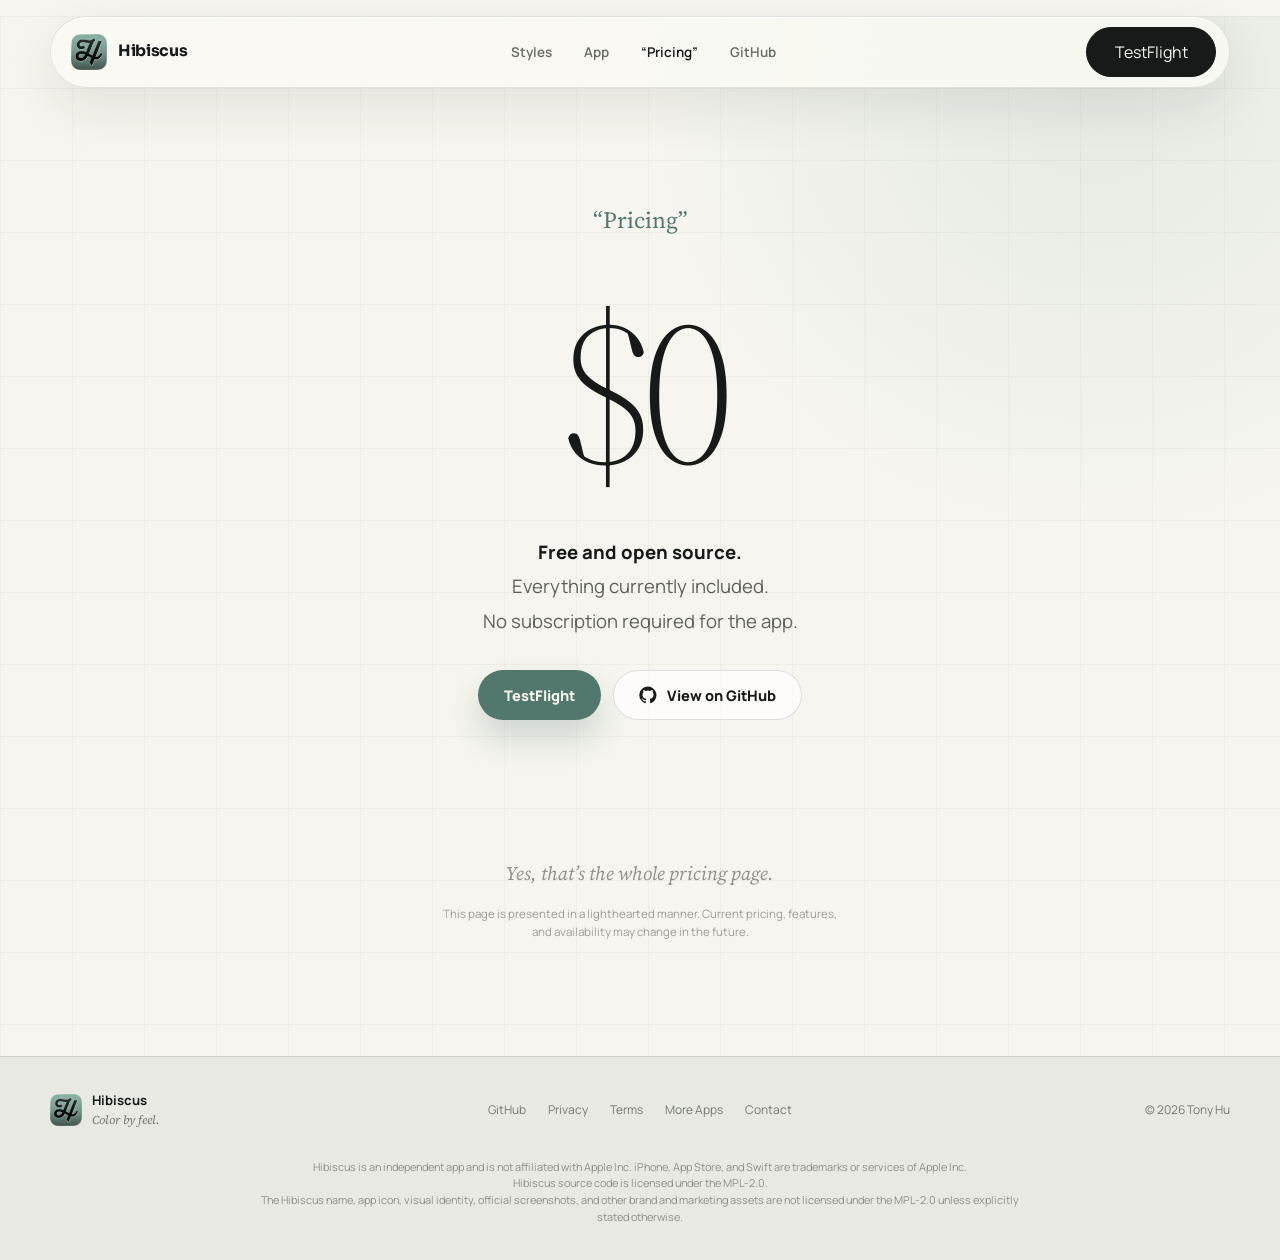
==== Website/pricing/index.html @ 82809b10 "Add Hibiscus marketing website and legal pages" ====
<!doctype html>
<html lang="en">
<head>
  <meta charset="utf-8">
  <meta name="viewport" content="width=device-width, initial-scale=1">
  <meta name="theme-color" content="#0b0d0c">
  <meta name="description" content="Hibiscus currently costs $0. The iPhone camera and color app is free and open source.">
  <meta property="og:type" content="website">
  <meta property="og:title" content="“Pricing” — Hibiscus">
  <meta property="og:description" content="Hibiscus currently costs $0. Free and open source.">
  <link rel="icon" type="image/png" href="../assets/hibiscus-icon.png">
  <link rel="apple-touch-icon" href="../assets/hibiscus-icon.png">
  <link rel="preconnect" href="https://fonts.googleapis.com">
  <link rel="preconnect" href="https://fonts.gstatic.com" crossorigin>
  <link href="https://fonts.googleapis.com/css2?family=Manrope:wght@400;500;600;700;800&amp;family=Sora:wght@500;600;700;800&amp;family=Source+Serif+4:ital,opsz,wght@0,8..60,300;0,8..60,400;1,8..60,300;1,8..60,400&amp;display=swap" rel="stylesheet">
  <link rel="stylesheet" href="../styles.css?v=20260830-17">
  <title>“Pricing” — Hibiscus</title>
</head>
<body class="legal-body pricing-body">
  <a class="skip-link" href="#main">Skip to content</a>
  <header class="site-header">
    <a class="brand" href="../" aria-label="Hibiscus home">
      <img src="../assets/hibiscus-icon.png" width="36" height="36" alt="">
      <span>Hibiscus</span>
    </a>
    <nav class="site-nav" aria-label="Main navigation">
      <a href="../#choices">Styles</a>
      <a href="../#screenshots">App</a>
      <a href="./" aria-current="page">“Pricing”</a>
      <a href="https://github.com/T-1234567890/hibiscus-app">GitHub</a>
    </nav>
    <a class="nav-download launch-cta" data-download-link data-download-fallback="../#screenshots" href="https://testflight.apple.com/join/PLACEHOLDER"><span class="cta-default" data-download-label>TestFlight</span><span class="cta-hover" data-download-hover-label>Join Beta</span></a>
  </header>

  <main id="main" class="pricing-page">
    <section class="pricing-content" aria-labelledby="pricing-title">
      <h1 id="pricing-title">“Pricing”</h1>
      <p class="pricing-price" aria-label="Zero dollars">$0</p>
      <div class="pricing-summary">
        <p>Free and open source.</p>
        <p>Everything currently included.</p>
        <p>No subscription required for the app.</p>
      </div>
      <div class="hero-actions pricing-actions">
        <a class="button button-primary launch-cta" data-download-link data-download-fallback="../#screenshots" href="https://testflight.apple.com/join/PLACEHOLDER">
          <span class="cta-default" data-download-label>TestFlight</span>
          <span class="cta-hover" data-download-hover-label>Join Beta</span>
        </a>
        <a class="button button-secondary" href="https://github.com/T-1234567890/hibiscus-app">
          <svg class="github-mark" viewBox="0 0 24 24" aria-hidden="true"><path fill="currentColor" d="M12 .7a11.5 11.5 0 0 0-3.64 22.41c.58.1.79-.25.79-.56v-2.23c-3.22.7-3.9-1.37-3.9-1.37-.53-1.34-1.29-1.7-1.29-1.7-1.05-.72.08-.7.08-.7 1.17.08 1.78 1.2 1.78 1.2 1.04 1.78 2.72 1.27 3.38.97.1-.75.4-1.27.74-1.56-2.57-.29-5.27-1.28-5.27-5.68 0-1.26.45-2.28 1.19-3.09-.12-.29-.52-1.47.11-3.05 0 0 .97-.31 3.16 1.18a10.97 10.97 0 0 1 5.76 0c2.2-1.49 3.16-1.18 3.16-1.18.63 1.58.23 2.76.11 3.05.74.81 1.19 1.83 1.19 3.09 0 4.41-2.71 5.38-5.29 5.67.42.36.78 1.06.78 2.14v3.18c0 .31.21.67.8.56A11.5 11.5 0 0 0 12 .7Z"></path></svg>
          View on GitHub
        </a>
      </div>
      <p class="pricing-aside">Yes, that’s the whole pricing page.</p>
      <p class="pricing-disclaimer">This page is presented in a lighthearted manner. Current pricing, features, and availability may change in the future.</p>
    </section>
  </main>

  <footer class="site-footer">
    <div class="footer-brand">
      <img src="../assets/hibiscus-icon.png" width="32" height="32" alt="">
      <div><strong>Hibiscus</strong><span>Color by feel.</span></div>
    </div>
    <nav aria-label="Footer navigation">
      <a href="https://github.com/T-1234567890/hibiscus-app">GitHub</a>
      <a href="../privacy/">Privacy</a>
      <a href="../terms/">Terms</a>
      <a href="https://1234567890.dev/projects/">More Apps</a>
      <a href="mailto:support@orchestrana.app" data-contact-trigger>Contact</a>
    </nav>
    <p class="copyright">© 2026 Tony Hu</p>
    <p class="footer-disclaimer">Hibiscus is an independent app and is not affiliated with Apple Inc. iPhone, App Store, and Swift are trademarks or services of Apple Inc.<br>Hibiscus source code is licensed under the MPL-2.0.<br>The Hibiscus name, app icon, visual identity, official screenshots, and other brand and marketing assets are not licensed under the MPL-2.0 unless explicitly stated otherwise.</p>
  </footer>
  <script src="../site-config.js?v=20260830-9"></script>
  <script src="../main.js?v=20260830-10"></script>
  <script src="../contact.js?v=20260830-5"></script>
</body>
</html>
---- Website/styles.css ----
:root {
  color-scheme: light;
  --bg: #f6f5ef;
  --bg-elevated: #e9ece5;
  --bg-soft: #e1e5de;
  --ink: #171a18;
  --ink-muted: #676d69;
  --mint: #8aafa3;
  --mint-deep: #52776d;
  --warm: #eeece5;
  --warm-ink: #171a18;
  --line: rgba(23, 26, 24, 0.12);
  --line-dark: rgba(11, 13, 12, 0.15);
  --section: min(1180px, calc(100% - 48px));
  --ease-out-quint: cubic-bezier(0.22, 1, 0.36, 1);
  --font-sans: "Manrope", ui-sans-serif, system-ui, -apple-system, BlinkMacSystemFont, "Segoe UI", sans-serif;
  --font-display: "Sora", "Manrope", ui-sans-serif, system-ui, sans-serif;
  --font-serif: "Source Serif 4", Georgia, "Times New Roman", serif;
}

* {
  box-sizing: border-box;
}

html {
  scroll-behavior: smooth;
  background: var(--bg);
}

body {
  margin: 0;
  overflow-x: hidden;
  background: var(--bg);
  color: var(--ink);
  font-family: var(--font-sans);
  font-size: 16px;
  line-height: 1.5;
  -webkit-font-smoothing: antialiased;
  text-rendering: optimizeLegibility;
}

img {
  display: block;
  max-width: 100%;
}

a {
  color: inherit;
  text-decoration: none;
}

button,
input {
  font: inherit;
}

button,
a {
  -webkit-tap-highlight-color: transparent;
}

:focus-visible {
  outline: 2px solid var(--mint);
  outline-offset: 4px;
}

.skip-link {
  position: fixed;
  top: 12px;
  left: 12px;
  z-index: 100;
  padding: 10px 14px;
  border-radius: 12px;
  background: var(--ink);
  color: var(--bg);
  transform: translateY(-160%);
  transition: transform 180ms ease;
}

.skip-link:focus {
  transform: translateY(0);
}

.section-shell {
  width: var(--section);
  margin-inline: auto;
}

.site-header {
  position: sticky;
  top: 16px;
  z-index: 50;
  display: grid;
  grid-template-columns: minmax(0, 1fr) auto minmax(0, 1fr);
  align-items: center;
  width: min(1180px, calc(100% - 48px));
  min-height: 72px;
  margin: 16px auto 0;
  padding: 10px 13px 10px 20px;
  border: 1px solid rgba(23, 26, 24, 0.1);
  border-radius: 999px;
  background: rgba(250, 250, 245, 0.82);
  box-shadow: 0 18px 52px rgba(34, 40, 36, 0.09), inset 0 1px 0 rgba(255, 255, 255, 0.85);
  backdrop-filter: blur(24px) saturate(125%);
  -webkit-backdrop-filter: blur(24px) saturate(125%);
  animation: header-arrive 620ms var(--ease-out-quint) both;
}

.brand {
  display: inline-flex;
  justify-self: start;
  align-items: center;
  gap: 11px;
  font-size: 0.98rem;
  font-family: var(--font-display);
  font-weight: 710;
  letter-spacing: -0.02em;
}

.brand img {
  width: 36px;
  height: 36px;
}

.site-nav {
  display: flex;
  align-items: center;
  justify-self: center;
  gap: clamp(16px, 2.5vw, 32px);
  color: rgba(23, 26, 24, 0.64);
  font-size: 0.84rem;
  font-weight: 620;
}

.site-nav a {
  transition: color 160ms ease;
}

.site-nav a:hover {
  color: var(--ink);
}

.site-nav a[aria-current="page"] {
  color: var(--ink);
}

.site-header > .nav-download {
  min-width: 130px;
  justify-self: end;
  padding: 12px 18px;
  border: 1px solid #171a18;
  border-radius: 999px;
  background: #171a18;
  color: #f7f7f2;
  text-align: center;
}

.site-header > .nav-download:hover {
  border-color: #2a2e2c;
  background: #2a2e2c;
  color: #f7f7f2;
}

.hero {
  position: relative;
  display: grid;
  min-height: calc(100svh - 88px);
  place-items: center;
  padding-block: clamp(74px, 9vw, 116px) 18px;
  isolation: isolate;
}

.hero::before {
  content: "";
  position: absolute;
  top: -120px;
  bottom: 0;
  left: 50%;
  z-index: -1;
  width: 100vw;
  transform: translateX(-50%);
  background:
    linear-gradient(rgba(23, 26, 24, 0.055) 1px, transparent 1px),
    linear-gradient(90deg, rgba(23, 26, 24, 0.055) 1px, transparent 1px),
    radial-gradient(circle at 50% 44%, rgba(255, 255, 255, 0.96), rgba(246, 245, 239, 0.72) 56%, rgba(246, 245, 239, 0.98));
  background-size: 72px 72px, 72px 72px, auto;
  mask-image: linear-gradient(180deg, black 0%, black 82%, transparent 100%);
  -webkit-mask-image: linear-gradient(180deg, black 0%, black 82%, transparent 100%);
}

.hero-copy {
  display: flex;
  width: min(820px, 100%);
  flex-direction: column;
  align-items: center;
  text-align: center;
  transform: translateY(-26px);
}

.hero-app-icon {
  width: clamp(96px, 10vw, 132px);
  height: auto;
  margin-bottom: clamp(24px, 3vw, 36px);
  filter: drop-shadow(0 22px 32px rgba(58, 79, 72, 0.2));
  animation: icon-arrive 900ms var(--ease-out-quint) both;
}

.eyebrow,
.section-kicker {
  margin: 0 0 18px;
  color: var(--mint-deep);
  font-size: 0.72rem;
  font-weight: 720;
  letter-spacing: 0.14em;
  text-transform: uppercase;
}

.hero h1 {
  margin: 0;
  font-family: var(--font-display);
  font-size: clamp(4rem, 8vw, 7rem);
  font-weight: 600;
  letter-spacing: -0.055em;
  line-height: 0.9;
  animation: hero-detail-arrive 700ms 90ms var(--ease-out-quint) both;
}

.hero-tagline {
  margin: 28px 0 14px;
  color: #4d978e;
  font-family: var(--font-serif);
  font-size: clamp(1.65rem, 3.2vw, 2.7rem);
  font-style: italic;
  letter-spacing: -0.035em;
  animation: hero-detail-arrive 700ms 160ms var(--ease-out-quint) both;
}

.hero-description {
  max-width: 520px;
  margin: 0;
  color: rgba(23, 26, 24, 0.62);
  font-size: clamp(1.02rem, 1.7vw, 1.25rem);
  line-height: 1.55;
  animation: hero-detail-arrive 700ms 220ms var(--ease-out-quint) both;
}

.hero-actions {
  display: flex;
  flex-wrap: wrap;
  gap: 12px;
  margin-top: 34px;
  justify-content: center;
  animation: hero-detail-arrive 700ms 280ms var(--ease-out-quint) both;
}

.button {
  position: relative;
  display: inline-flex;
  min-height: 50px;
  align-items: center;
  justify-content: center;
  gap: 10px;
  padding: 0 25px;
  border: 1px solid transparent;
  border-radius: 999px;
  font-size: 0.91rem;
  font-weight: 800;
  line-height: 1;
  white-space: nowrap;
  transition: transform 220ms var(--ease-out-quint), background 220ms var(--ease-out-quint), color 220ms var(--ease-out-quint), box-shadow 220ms var(--ease-out-quint);
}

.button:hover {
  transform: translateY(-2px);
}

.button svg {
  width: 18px;
  height: 18px;
  fill: none;
  stroke: currentColor;
  stroke-width: 1.8;
  stroke-linecap: round;
  stroke-linejoin: round;
}

.button-primary {
  background: var(--mint-deep);
  color: #f7f7f2;
  box-shadow: 0 18px 32px rgba(82, 119, 109, 0.24);
}

.button-primary:hover {
  background: #3f665e;
  color: #f7f7f2;
}

.button-secondary {
  border-color: rgba(23, 26, 24, 0.14);
  background: rgba(255, 255, 255, 0.72);
  color: var(--ink);
}

.button-secondary:hover {
  border-color: rgba(23, 26, 24, 0.24);
  background: #fff;
}

.launch-cta {
  display: inline-grid;
  place-items: center;
  overflow: visible;
  font-family: var(--font-sans);
}

.launch-cta .cta-default,
.launch-cta .cta-hover {
  grid-area: 1 / 1;
  transition: opacity 180ms var(--ease-out-quint), transform 220ms var(--ease-out-quint);
}

.launch-cta .cta-hover {
  opacity: 0;
  transform: translateY(5px);
}

.launch-cta:hover .cta-default,
.launch-cta:focus-visible .cta-default {
  opacity: 0;
  transform: translateY(-5px);
}

.launch-cta:hover .cta-hover,
.launch-cta:focus-visible .cta-hover {
  opacity: 1;
  transform: translateY(0);
}

.button .github-mark,
.github-mark {
  fill: currentColor;
  stroke: none;
}

.fact-list {
  display: flex;
  flex-wrap: wrap;
  gap: 0;
  margin: 42px 0 0;
  padding: 0;
  color: rgba(23, 26, 24, 0.5);
  list-style: none;
  font-size: 0.72rem;
  font-weight: 640;
  letter-spacing: 0.025em;
}

.fact-list li {
  display: flex;
  align-items: center;
}

.fact-list li + li::before {
  content: "";
  width: 3px;
  height: 3px;
  margin: 0 10px;
  border-radius: 50%;
  background: var(--mint-deep);
}

.hero-art {
  position: relative;
  justify-self: end;
  width: min(100%, 430px);
}

.hero-icon-wrap {
  position: relative;
  isolation: isolate;
}

.hero-icon-wrap img {
  position: relative;
  z-index: 1;
  width: 100%;
  height: auto;
  filter: drop-shadow(0 42px 65px rgba(0, 0, 0, 0.5));
  animation: icon-arrive 900ms var(--ease-out-quint) both;
}

.hero-icon-glow {
  position: absolute;
  inset: 15%;
  border-radius: 35%;
  background: rgba(138, 175, 163, 0.28);
  filter: blur(68px);
  transform: scale(1.12);
}

.pad-notation {
  display: grid;
  grid-template-columns: auto auto 1fr auto;
  align-items: center;
  gap: 9px;
  width: 82%;
  margin: 26px auto 0;
  color: rgba(241, 242, 237, 0.42);
  font-size: 0.58rem;
  font-weight: 700;
  letter-spacing: 0.16em;
}

.pad-notation-dot {
  width: 7px;
  height: 7px;
  border-radius: 50%;
  background: var(--mint);
  box-shadow: 0 0 0 4px rgba(138, 175, 163, 0.13);
}

.pad-notation-line {
  height: 1px;
  background: linear-gradient(90deg, rgba(255, 255, 255, 0.3), transparent);
}

@keyframes icon-arrive {
  from { opacity: 0; transform: translateY(18px) scale(0.965); }
  to { opacity: 1; transform: translateY(0) scale(1); }
}

@keyframes header-arrive {
  from { opacity: 0; transform: translateY(-12px); }
  to { opacity: 1; transform: translateY(0); }
}

@keyframes hero-detail-arrive {
  from { opacity: 0; transform: translateY(14px); }
  to { opacity: 1; transform: translateY(0); }
}

.reveal-item {
  opacity: 0;
  transform: translateY(22px);
  transition:
    opacity 620ms var(--ease-out-quint),
    transform 720ms var(--ease-out-quint);
  transition-delay: var(--reveal-delay, 0ms);
}

.reveal-item.is-revealed {
  opacity: 1;
  transform: translateY(0);
}

.dictionary-section {
  padding: clamp(34px, 4vw, 56px) 0 clamp(76px, 9vw, 118px);
}

.dictionary-entry {
  width: min(880px, 100%);
  margin-inline: auto;
  text-align: center;
}

.dictionary-entry h2 {
  margin: 0;
  font-family: var(--font-display);
  font-size: clamp(2rem, 3.8vw, 3.35rem);
  font-weight: 700;
  letter-spacing: -0.045em;
  line-height: 1;
}

.dictionary-emoji {
  display: inline-block;
  margin-right: 0.08em;
  font-size: 0.78em;
  vertical-align: 0.06em;
}

.dictionary-pronunciation {
  margin: 14px 0 0;
  color: var(--mint-deep);
  font-family: var(--font-serif);
  font-size: clamp(1.45rem, 2.6vw, 2rem);
  font-style: italic;
}

.dictionary-definition {
  max-width: 38ch;
  margin: 30px auto 0;
  color: rgba(23, 26, 24, 0.78);
  font-family: var(--font-serif);
  font-size: clamp(1.16rem, 2.1vw, 1.65rem);
  line-height: 1.42;
}

.definition-term {
  color: inherit;
  text-decoration: underline;
  text-decoration-color: rgba(82, 119, 109, 0.48);
  text-decoration-thickness: 1.5px;
  text-underline-offset: 4px;
  transition: color 160ms ease, text-decoration-color 160ms ease;
}

.definition-term:hover {
  color: var(--mint-deep);
  text-decoration-color: var(--mint-deep);
}

.choices {
  padding: clamp(80px, 10vw, 128px) 0 clamp(42px, 5vw, 68px);
  border-top: 1px solid var(--line);
  background:
    radial-gradient(circle at 88% 20%, rgba(138, 175, 163, 0.22), transparent 31%),
    var(--bg-elevated);
}

.choices-heading {
  margin-bottom: 24px;
}

.conveyor-caption {
  margin: 0;
  color: var(--ink-muted);
  font-size: clamp(0.9rem, 1.3vw, 1rem);
  font-weight: 650;
  letter-spacing: -0.01em;
  text-align: center;
}

.choices h2,
.screenshots-section h2,
.native-copy h2,
.open-source h2 {
  margin: 0;
  font-family: var(--font-display);
  font-size: clamp(2.7rem, 6vw, 5.6rem);
  font-weight: 700;
  letter-spacing: -0.045em;
  line-height: 0.98;
}

.marquee {
  position: relative;
  width: 100%;
  overflow: hidden;
  border-block: 1px solid rgba(23, 26, 24, 0.1);
  mask-image: linear-gradient(90deg, transparent, black 8%, black 92%, transparent);
  -webkit-mask-image: linear-gradient(90deg, transparent, black 8%, black 92%, transparent);
}

.marquee + .marquee {
  border-top: 0;
}

.marquee-track {
  display: flex;
  width: max-content;
  animation: marquee-left 48s linear infinite;
}

.marquee-style .marquee-track {
  animation-name: marquee-right;
  animation-duration: 64s;
}

.marquee-group {
  display: flex;
  flex-shrink: 0;
  align-items: center;
  gap: 12px;
  min-width: max-content;
  padding: 15px 6px;
}

.choice-chip {
  display: inline-flex;
  min-height: 48px;
  align-items: center;
  gap: 10px;
  padding: 8px 17px 8px 10px;
  border: 1px solid rgba(23, 26, 24, 0.1);
  border-radius: 999px;
  background: rgba(255, 255, 255, 0.64);
  color: rgba(23, 26, 24, 0.84);
  font-size: 0.9rem;
  font-weight: 650;
  white-space: nowrap;
}

.choice-chip b {
  display: inline-block;
  flex: 0 0 auto;
  font-size: 1.3rem;
  font-style: normal;
  line-height: 1;
}

.choice-chip i {
  display: inline-grid;
  width: 32px;
  height: 32px;
  place-items: center;
  flex: 0 0 auto;
  border-radius: 50%;
  background: color-mix(in srgb, var(--chip) 84%, black);
  box-shadow: inset 0 0 0 1px rgba(23, 26, 24, 0.06);
  font-size: 1rem;
  font-style: normal;
}

.choice-chip i {
  background: var(--chip);
}

@keyframes marquee-left {
  to { transform: translateX(-50%); }
}

@keyframes marquee-right {
  from { transform: translateX(-50%); }
  to { transform: translateX(0); }
}

.screenshots-section {
  padding: clamp(24px, 3vw, 42px) 0 clamp(58px, 7vw, 92px);
  overflow: hidden;
  background:
    linear-gradient(rgba(23, 26, 24, 0.035) 1px, transparent 1px),
    linear-gradient(90deg, rgba(23, 26, 24, 0.035) 1px, transparent 1px),
    var(--warm);
  background-size: 86px 86px, 86px 86px, auto;
  color: var(--warm-ink);
}

.screenshots-section .section-kicker {
  color: #52776d;
}

.carousel {
  --screenshot-width: clamp(220px, 22vw, 300px);
  display: flex;
  gap: clamp(16px, 2vw, 28px);
  width: 100%;
  padding: clamp(22px, 3vw, 36px) calc((100vw - var(--screenshot-width)) / 2) 48px;
  overflow-x: auto;
  overscroll-behavior-inline: contain;
  scroll-padding-inline: calc((100vw - var(--screenshot-width)) / 2);
  scroll-snap-type: x mandatory;
  scrollbar-width: none;
  -webkit-overflow-scrolling: touch;
  cursor: grab;
}

.carousel.is-dragging {
  scroll-snap-type: none;
  cursor: grabbing;
}

.carousel.is-normalizing .screenshot-card {
  transition: none;
}

.carousel::-webkit-scrollbar {
  display: none;
}

.screenshot-card {
  flex: 0 0 var(--screenshot-width);
  margin: 0;
  scroll-snap-align: center;
  scroll-snap-stop: always;
  transform: scale(0.93);
  transform-origin: center;
  opacity: 0.5;
  transition: transform 300ms var(--ease-out-quint), opacity 260ms ease;
}

.screenshot-card.is-current {
  transform: scale(1);
  opacity: 1;
}

.screenshot-card img {
  width: 100%;
  height: auto;
  border-radius: clamp(18px, 2.3vw, 30px);
  box-shadow: 0 22px 45px rgba(29, 29, 24, 0.12), 0 2px 7px rgba(29, 29, 24, 0.08);
  pointer-events: none;
  user-select: none;
  -webkit-user-drag: none;
}

.carousel-dots {
  display: flex;
  min-height: 24px;
  align-items: center;
  justify-content: center;
  gap: 10px;
  margin-top: -10px;
}

.carousel-dot {
  width: 8px;
  height: 8px;
  padding: 0;
  border: 0;
  border-radius: 50%;
  background: rgba(23, 26, 24, 0.24);
  cursor: pointer;
  transition: background-color 180ms ease, transform 220ms var(--ease-out-quint);
}

.carousel-dot:hover,
.carousel-dot:focus-visible {
  background: rgba(23, 26, 24, 0.52);
  outline-offset: 4px;
}

.carousel-dot.is-current {
  background: var(--mint-deep);
  transform: scale(1.35);
}

.swift-only-section {
  padding: clamp(64px, 8vw, 108px) 0;
  overflow: hidden;
  background: var(--bg);
}

.native-copy {
  display: grid;
  grid-template-columns: minmax(0, 1fr) minmax(280px, 0.7fr);
  gap: clamp(44px, 9vw, 130px);
  align-items: start;
}

.native-copy .section-kicker,
.native-copy h2 {
  grid-column: 1;
}

.native-copy > p:not(.section-kicker) {
  grid-column: 2;
  grid-row: 1 / span 2;
  margin: 38px 0 0;
  color: var(--ink-muted);
  font-size: clamp(1.02rem, 1.6vw, 1.2rem);
  line-height: 1.68;
}

.native-facts {
  grid-column: 2;
  margin: -6px 0 0;
  padding: 0;
  list-style: none;
  border-top: 1px solid var(--line);
}

.native-facts li {
  padding: 13px 0;
  border-bottom: 1px solid var(--line);
  color: rgba(241, 242, 237, 0.73);
  font-size: 0.85rem;
}

/* Kept in parity with MuseDial's native Swift tagline bar. */
.swift-native-section {
  position: relative;
  display: grid;
  align-items: center;
  min-height: 88px;
  width: min(1060px, calc(100% - 64px));
  margin: clamp(58px, 7vw, 92px) auto clamp(10px, 2vw, 24px);
  padding: 18px clamp(14px, 3vw, 38px);
  border: 0;
  border-radius: 0;
  overflow: visible;
  isolation: isolate;
  background: linear-gradient(90deg, #f7c3b7 0%, #f7c3b7 48%, rgba(247, 195, 183, 0.62) 72%, transparent 96%);
  background-clip: padding-box;
  color: oklch(18% 0.012 178);
  font-weight: 800;
  box-shadow: none;
}

.swift-native-section::before {
  content: "";
  position: absolute;
  inset: -22px -44px;
  z-index: 0;
  pointer-events: none;
  background:
    linear-gradient(90deg, transparent, #d96b56 44px, #d96b56 calc(100% - 44px), transparent) left 0 top 22px / 100% 2px no-repeat,
    linear-gradient(90deg, transparent, #d96b56 44px, #d96b56 calc(100% - 44px), transparent) left 0 bottom 22px / 100% 2px no-repeat,
    linear-gradient(transparent, #d96b56 22px, #d96b56 calc(100% - 22px), transparent) left 44px top 0 / 2px 100% no-repeat,
    linear-gradient(transparent, #d96b56 22px, #d96b56 calc(100% - 22px), transparent) right 44px top 0 / 2px 100% no-repeat;
}

.swift-native-section::after {
  content: none;
}

.swift-default-content,
.swift-hover-content {
  grid-area: 1 / 1;
  position: relative;
  z-index: 1;
  transition: opacity 220ms var(--ease-out-quint), transform 260ms var(--ease-out-quint);
}

.swift-default-content {
  display: flex;
  align-items: center;
  justify-content: space-between;
  width: 100%;
  gap: 16px;
  opacity: 1;
  transform: translateY(0);
}

.swift-default-content span {
  font-size: clamp(0.88rem, 1.3vw, 1.08rem);
  line-height: 1.15;
  text-align: right;
}

.swift-hover-content {
  display: flex;
  align-items: center;
  justify-content: center;
  width: 100%;
  opacity: 0;
  transform: translateY(5px);
}

.swift-hover-content span {
  display: flex;
  align-items: center;
  gap: 8px;
  padding: 0 20px;
  font-size: clamp(0.88rem, 1.3vw, 1.08rem);
  line-height: 1.15;
  white-space: nowrap;
}

.swift-hover-content span:first-child {
  padding-left: 0;
}

.swift-hover-content span + span::before {
  content: "";
  width: 1px;
  height: 24px;
  margin-right: 12px;
  background: rgba(183, 72, 51, 0.42);
}

.swift-hover-content svg {
  width: 18px;
  height: 18px;
  flex: 0 0 auto;
  fill: none;
  stroke: #b74833;
  stroke-width: 1.8;
  stroke-linecap: round;
  stroke-linejoin: round;
}

.swift-native-section:hover .swift-default-content,
.swift-native-section:focus-visible .swift-default-content {
  opacity: 0;
  transform: translateY(-5px);
}

.swift-native-section:hover .swift-hover-content,
.swift-native-section:focus-visible .swift-hover-content {
  opacity: 1;
  transform: translateY(0);
}

.swift-default-content img {
  width: 46px;
  height: 46px;
  flex: 0 0 auto;
  filter: drop-shadow(0 8px 18px rgba(240, 81, 56, 0.2));
}

.open-source {
  display: grid;
  grid-template-columns: minmax(0, 0.82fr) minmax(340px, 0.9fr);
  gap: clamp(50px, 10vw, 140px);
  align-items: center;
  padding-bottom: clamp(96px, 12vw, 170px);
}

.open-source-intro > p:last-child {
  max-width: 450px;
  margin: 28px 0 0;
  color: var(--ink-muted);
  font-size: 1rem;
  line-height: 1.65;
}

.repo-card {
  display: flex;
  min-height: 350px;
  flex-direction: column;
  justify-content: space-between;
  padding: clamp(25px, 4vw, 42px);
  border: 1px solid rgba(255, 255, 255, 0.14);
  border-radius: 30px;
  background:
    radial-gradient(circle at 90% 4%, rgba(138, 175, 163, 0.14), transparent 35%),
    rgba(255, 255, 255, 0.035);
  transition: border-color 220ms ease, transform 260ms var(--ease-out-quint), background-color 220ms ease;
}

.repo-card:hover {
  transform: translateY(-5px);
  border-color: rgba(255, 255, 255, 0.26);
  background-color: rgba(255, 255, 255, 0.048);
}

.repo-card-top,
.repo-card-bottom {
  display: flex;
  align-items: center;
  gap: 12px;
  color: rgba(241, 242, 237, 0.58);
  font-size: 0.75rem;
  font-weight: 620;
}

.repo-card-top .github-mark {
  width: 23px;
  height: 23px;
  color: var(--ink);
}

.external-arrow {
  width: 19px;
  height: 19px;
  margin-left: auto;
  fill: none;
  stroke: currentColor;
  stroke-width: 1.6;
  stroke-linecap: round;
  stroke-linejoin: round;
}

.repo-card strong {
  color: var(--ink);
  font-size: clamp(1.8rem, 4vw, 3rem);
  font-weight: 680;
  letter-spacing: -0.055em;
  line-height: 1.05;
}

.repo-card-bottom {
  justify-content: space-between;
  align-items: end;
  border-top: 1px solid var(--line);
  padding-top: 18px;
}

.repo-card-bottom span:first-child {
  color: var(--mint);
  font-weight: 750;
}

.repo-card-bottom span:last-child {
  max-width: 215px;
  text-align: right;
}

.site-footer {
  display: grid;
  grid-template-columns: 1fr auto 1fr;
  align-items: center;
  gap: 30px;
  padding: 34px max(24px, calc((100vw - 1180px) / 2));
  border-top: 1px solid var(--line);
  background: #e7e9e2;
  color: rgba(23, 26, 24, 0.54);
  font-size: 0.75rem;
}

.footer-brand {
  display: flex;
  align-items: center;
  gap: 10px;
}

.footer-brand img {
  width: 32px;
  height: 32px;
}

.footer-brand div {
  display: grid;
}

.footer-brand strong {
  color: var(--ink);
  font-size: 0.82rem;
}

.footer-brand span {
  font-family: var(--font-serif);
  font-style: italic;
}

.site-footer nav {
  display: flex;
  flex-wrap: wrap;
  justify-content: center;
  gap: 22px;
}

.site-footer a:hover {
  color: var(--ink);
}

.site-footer > p {
  margin: 0;
}

.site-footer .copyright {
  text-align: right;
}

.footer-disclaimer {
  grid-column: 1 / -1;
  width: min(760px, 100%);
  margin-inline: auto !important;
  color: rgba(23, 26, 24, 0.43);
  font-size: 0.68rem;
  line-height: 1.55;
  text-align: center;
}

.contact-dialog {
  width: min(680px, calc(100% - 32px));
  max-height: calc(100dvh - 32px);
  margin: auto;
  padding: 0;
  overflow: visible;
  border: 0;
  background: transparent;
  color: var(--ink);
  font-family: var(--font-sans);
}

.contact-dialog[open] {
  animation: contact-dialog-in 280ms var(--ease-out-quint) both;
}

.contact-dialog.is-closing {
  animation: contact-dialog-out 220ms cubic-bezier(0.55, 0, 1, 0.45) both;
}

.contact-dialog::backdrop {
  background: rgba(23, 26, 24, 0.72);
  backdrop-filter: blur(18px) saturate(0.72);
  -webkit-backdrop-filter: blur(18px) saturate(0.72);
  animation: contact-backdrop-in 240ms var(--ease-out-quint) both;
}

.contact-dialog.is-closing::backdrop {
  animation: contact-backdrop-out 220ms cubic-bezier(0.55, 0, 1, 0.45) both;
}

.contact-dialog-content {
  position: relative;
  padding: clamp(30px, 6vw, 58px);
  border: 1px solid rgba(255, 255, 255, 0.5);
  border-radius: clamp(28px, 4vw, 48px);
  background: color-mix(in srgb, var(--bg) 91%, var(--mint));
  box-shadow: 0 40px 100px rgba(23, 26, 24, 0.34);
}

.contact-dialog h2 {
  max-width: 560px;
  margin: 0;
  font-family: var(--font-display);
  font-size: clamp(2.5rem, 7vw, 5.4rem);
  font-weight: 800;
  letter-spacing: -0.045em;
  line-height: 0.94;
}

.contact-close {
  position: absolute;
  top: 20px;
  right: 22px;
  display: grid;
  width: 34px;
  height: 34px;
  padding: 0;
  place-items: center;
  border: 0;
  background: transparent;
  color: var(--ink);
  font-size: 1.55rem;
  line-height: 1;
  cursor: pointer;
  transition: color 220ms var(--ease-out-quint), transform 220ms var(--ease-out-quint);
}

.contact-close:hover,
.contact-close:focus-visible {
  color: var(--mint-deep);
  outline: 0;
  transform: rotate(5deg);
}

.contact-options {
  margin-top: 34px;
  border-top: 1px solid var(--line);
}

.contact-options a {
  position: relative;
  display: grid;
  gap: 2px;
  padding: 18px 48px 18px 0;
  border-bottom: 1px solid var(--line);
  transition: color 220ms var(--ease-out-quint), padding 260ms var(--ease-out-quint);
}

.contact-options a::after {
  content: "\2197";
  position: absolute;
  top: 50%;
  right: 4px;
  font-size: 1.2rem;
  transform: translateY(-50%);
}

.contact-options a:hover,
.contact-options a:focus-visible {
  padding-left: 8px;
  color: var(--mint-deep);
  outline: 0;
}

.contact-option-title {
  font-family: var(--font-display);
  font-size: 1.05rem;
  font-weight: 800;
}

.contact-option-detail {
  color: var(--ink-muted);
  font-size: 0.88rem;
  font-weight: 600;
}

.contact-option-label {
  display: inline-flex;
  align-items: center;
  gap: 6px;
  width: max-content;
}

.contact-option-label svg {
  width: 16px;
  height: 16px;
  fill: currentColor;
}

@keyframes contact-dialog-in {
  from { opacity: 0; transform: translateY(18px) scale(0.98); }
  to { opacity: 1; transform: translateY(0) scale(1); }
}

@keyframes contact-dialog-out {
  from { opacity: 1; transform: translateY(0) scale(1); }
  to { opacity: 0; transform: translateY(12px) scale(0.985); }
}

@keyframes contact-backdrop-in {
  from { background: rgba(23, 26, 24, 0); backdrop-filter: blur(0) saturate(1); }
  to { background: rgba(23, 26, 24, 0.72); backdrop-filter: blur(18px) saturate(0.72); }
}

@keyframes contact-backdrop-out {
  from { background: rgba(23, 26, 24, 0.72); backdrop-filter: blur(18px) saturate(0.72); }
  to { background: rgba(23, 26, 24, 0); backdrop-filter: blur(0) saturate(1); }
}

/* Legal pages */
.legal-body {
  background:
    linear-gradient(rgba(23, 26, 24, 0.035) 1px, transparent 1px),
    linear-gradient(90deg, rgba(23, 26, 24, 0.035) 1px, transparent 1px),
    radial-gradient(circle at 86% 5%, rgba(138, 175, 163, 0.16), transparent 28%),
    var(--bg);
  background-size: 72px 72px, 72px 72px, auto, auto;
}

.legal-page {
  width: min(920px, calc(100% - 40px));
  margin: 0 auto;
  padding: clamp(76px, 10vw, 126px) 0 clamp(56px, 8vw, 96px);
}

.legal-document {
  padding: clamp(36px, 6vw, 76px);
  border: 1px solid rgba(23, 26, 24, 0.1);
  border-radius: clamp(28px, 4vw, 52px);
  background: rgba(252, 252, 247, 0.78);
  box-shadow: 0 24px 70px rgba(23, 26, 24, 0.08);
  backdrop-filter: blur(12px);
  -webkit-backdrop-filter: blur(12px);
}

.legal-document h1 {
  margin: 0;
  font-family: var(--font-display);
  font-size: clamp(3rem, 7vw, 6.2rem);
  font-weight: 800;
  letter-spacing: -0.045em;
  line-height: 0.94;
}

.legal-document h2 {
  margin: clamp(34px, 5vw, 54px) 0 0;
  font-family: var(--font-display);
  font-size: clamp(1.35rem, 2vw, 1.75rem);
  font-weight: 700;
  letter-spacing: -0.025em;
  line-height: 1.16;
}

.legal-document p {
  max-width: 68ch;
  margin: 14px 0 0;
  color: rgba(23, 26, 24, 0.68);
  font-size: clamp(1rem, 1.1vw, 1.1rem);
  line-height: 1.72;
}

.legal-document .legal-updated {
  color: var(--mint-deep);
  font-weight: 800;
}

.legal-document a {
  color: #356f67;
  text-decoration: underline;
  text-decoration-color: rgba(53, 111, 103, 0.35);
  text-underline-offset: 3px;
}

/* Pricing */
.pricing-page {
  display: grid;
  width: min(920px, calc(100% - 40px));
  min-height: calc(100svh - 105px);
  margin: 0 auto;
  padding: clamp(68px, 9vw, 116px) 0 clamp(70px, 9vw, 120px);
  place-items: center;
}

.pricing-content {
  width: min(720px, 100%);
  text-align: center;
}

.pricing-content h1 {
  margin: 0;
  color: var(--mint-deep);
  font-family: var(--font-serif);
  font-size: clamp(1.1rem, 2vw, 1.45rem);
  font-weight: 400;
}

.pricing-price {
  margin: clamp(40px, 6vw, 68px) 0 0;
  font-family: var(--font-serif);
  font-size: clamp(7rem, 20vw, 13rem);
  font-weight: 300;
  letter-spacing: -0.07em;
  line-height: 0.82;
}

.pricing-summary {
  display: grid;
  gap: 7px;
  margin: clamp(42px, 6vw, 62px) auto 0;
}

.pricing-summary p {
  margin: 0;
  color: rgba(23, 26, 24, 0.68);
  font-size: clamp(1rem, 1.5vw, 1.16rem);
}

.pricing-summary p:first-child {
  color: var(--ink);
  font-weight: 750;
}

.pricing-actions {
  justify-content: center;
  margin-top: 34px;
}

.pricing-aside {
  margin: clamp(94px, 11vw, 140px) 0 0;
  color: rgba(23, 26, 24, 0.46);
  font-family: var(--font-serif);
  font-size: clamp(1.06rem, 1.5vw, 1.2rem);
  font-style: italic;
  line-height: 1.4;
}

.pricing-disclaimer {
  max-width: 58ch;
  margin: 18px auto 0;
  color: rgba(23, 26, 24, 0.4);
  font-size: 0.72rem;
  line-height: 1.55;
}

@media (max-width: 820px) {
  :root {
    --section: min(100% - 36px, 680px);
  }

  .site-header {
    min-height: 64px;
    padding-inline: 18px;
  }

  .site-nav > a:not([href*="github"]) {
    display: none;
  }

  .site-nav {
    gap: 16px;
  }

  .hero {
    grid-template-columns: 1fr;
    min-height: auto;
    gap: 62px;
    padding-block: 72px 14px;
  }

  .hero-copy {
    text-align: center;
    transform: translateY(-16px);
  }

  .hero h1 {
    font-size: clamp(3.8rem, 18vw, 6.2rem);
  }

  .hero-description {
    margin-inline: auto;
  }

  .hero-actions,
  .fact-list {
    justify-content: center;
  }

  .hero-art {
    justify-self: center;
    width: min(78vw, 390px);
  }

  .choices-heading {
    margin-bottom: 34px;
  }

  .native-copy,
  .open-source {
    grid-template-columns: 1fr;
  }

  .native-copy .section-kicker,
  .native-copy h2,
  .native-copy > p:not(.section-kicker),
  .native-facts {
    grid-column: 1;
    grid-row: auto;
  }

  .native-copy > p:not(.section-kicker) {
    margin-top: 0;
  }

  .native-facts {
    margin-top: 0;
  }

  .open-source {
    gap: 44px;
  }

  .site-footer {
    grid-template-columns: 1fr;
    justify-items: center;
    text-align: center;
  }

  .site-footer .copyright {
    text-align: center;
  }
}

@media (max-width: 560px) {
  .brand span {
    display: none;
  }

  .site-nav > a[href*="github"] {
    display: none;
  }

  .hero {
    gap: 54px;
  }

  .dictionary-section {
    padding: 38px 0 82px;
  }

  .dictionary-entry {
    padding-left: 0;
  }

  .dictionary-definition {
    font-size: clamp(1.08rem, 5vw, 1.35rem);
  }

  .hero-tagline {
    margin-top: 24px;
  }

  .hero-actions {
    flex-direction: column;
  }

  .button {
    width: 100%;
  }

  .pricing-page {
    min-height: auto;
    padding: 64px 0 82px;
  }

  .pricing-price {
    font-size: clamp(7rem, 42vw, 10rem);
  }

  .fact-list {
    max-width: 310px;
    margin-inline: auto;
    row-gap: 8px;
  }

  .choices h2,
  .screenshots-section h2,
  .native-copy h2,
  .open-source h2 {
    font-size: clamp(2.55rem, 13vw, 4.1rem);
  }

  .marquee {
    overflow-x: auto;
    mask-image: none;
    -webkit-mask-image: none;
    scrollbar-width: none;
  }

  .marquee-track {
    animation: none;
  }

  .marquee-group[aria-hidden="true"] {
    display: none;
  }

  .carousel {
    --screenshot-width: min(76vw, 300px);
    padding-inline: calc((100vw - var(--screenshot-width)) / 2);
    scroll-padding-inline: calc((100vw - var(--screenshot-width)) / 2);
  }

  .swift-native-section {
    width: calc(100% - 44px);
    min-height: 78px;
    padding-inline: 12px;
  }

  .swift-native-section::before {
    inset: -14px -20px;
    background:
      linear-gradient(90deg, transparent, #d96b56 20px, #d96b56 calc(100% - 20px), transparent) left 0 top 14px / 100% 2px no-repeat,
      linear-gradient(90deg, transparent, #d96b56 20px, #d96b56 calc(100% - 20px), transparent) left 0 bottom 14px / 100% 2px no-repeat,
      linear-gradient(transparent, #d96b56 14px, #d96b56 calc(100% - 14px), transparent) left 20px top 0 / 2px 100% no-repeat,
      linear-gradient(transparent, #d96b56 14px, #d96b56 calc(100% - 14px), transparent) right 20px top 0 / 2px 100% no-repeat;
  }

  .swift-hover-content span {
    padding: 0 7px;
    font-size: 0.68rem;
  }

  .swift-hover-content span + span::before {
    margin-right: 2px;
  }

  .swift-hover-content svg {
    display: none;
  }

  .repo-card {
    min-height: 320px;
  }

  .repo-card-bottom {
    align-items: start;
    flex-direction: column;
  }

  .repo-card-bottom span:last-child {
    text-align: left;
  }

  .legal-page {
    width: min(100% - 28px, 920px);
    padding-top: 54px;
  }

  .legal-document {
    padding: 28px 22px 38px;
    border-radius: 28px;
  }
}

@media (prefers-reduced-motion: reduce) {
  html {
    scroll-behavior: auto;
  }

  *,
  *::before,
  *::after {
    animation-duration: 0.01ms !important;
    animation-iteration-count: 1 !important;
    scroll-behavior: auto !important;
    transition-duration: 0.01ms !important;
  }

  .marquee {
    overflow-x: auto;
    mask-image: none;
    -webkit-mask-image: none;
    scrollbar-width: thin;
  }

  .marquee-track {
    animation: none;
  }

  .marquee-group[aria-hidden="true"] {
    display: none;
  }
}
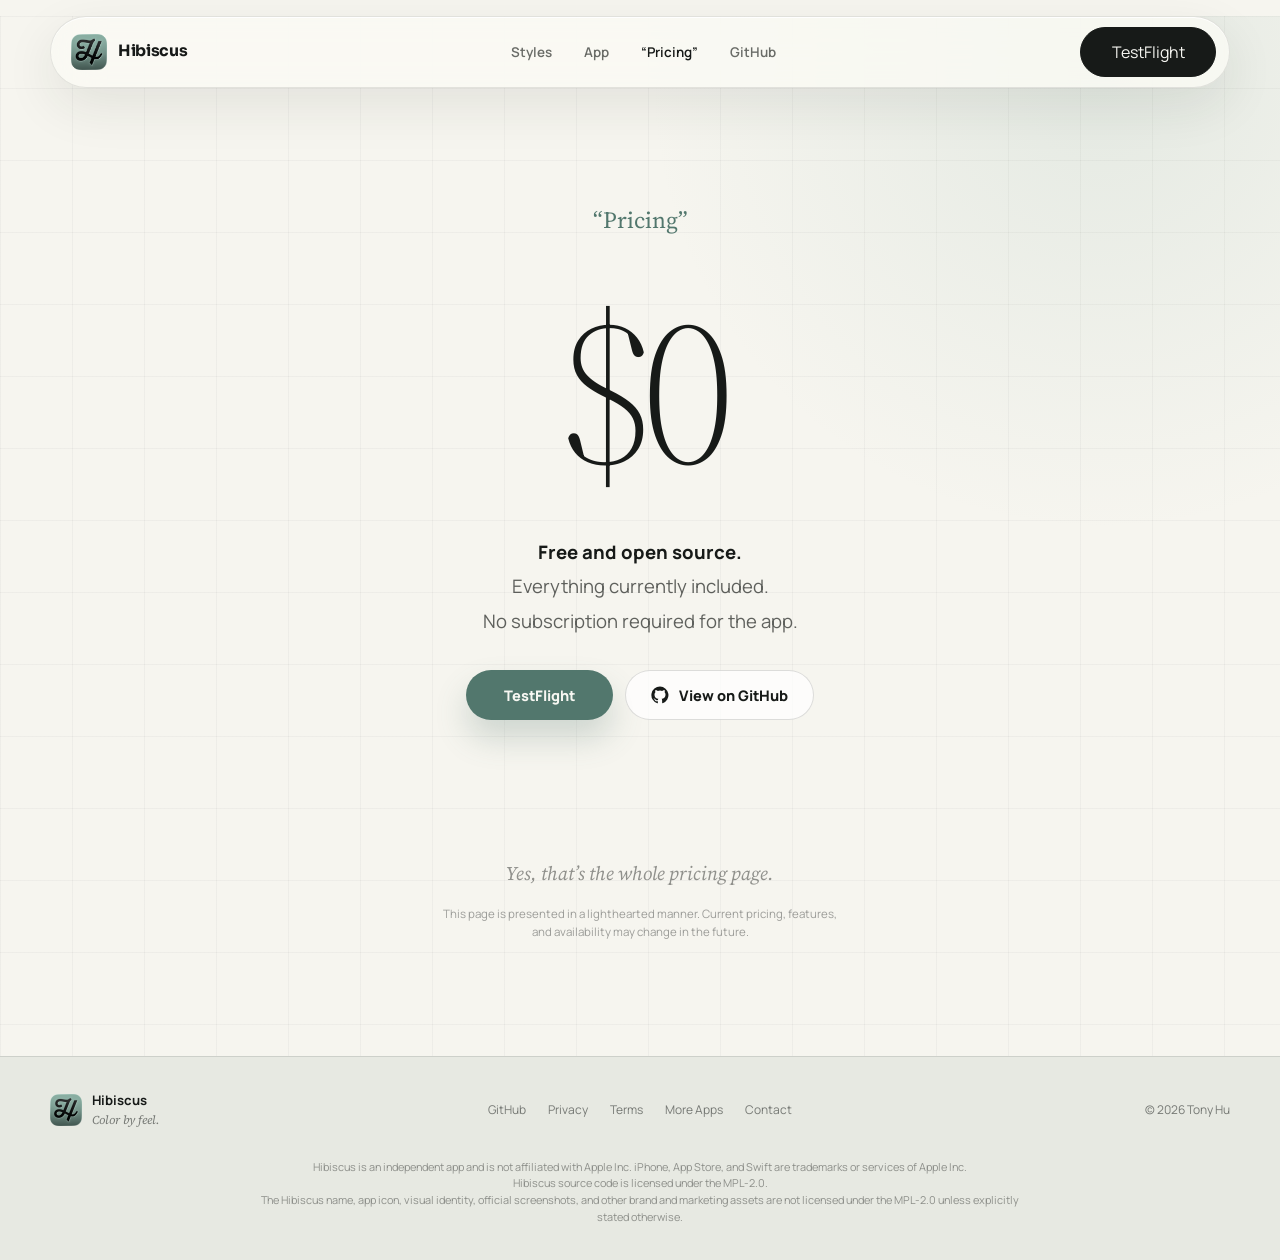
==== commit e3d5d4e6: "Disable TestFlight CTA until invite is live" ====
--- a/Website/pricing/index.html
+++ b/Website/pricing/index.html
@@ -13,7 +13,7 @@
   <link rel="preconnect" href="https://fonts.googleapis.com">
   <link rel="preconnect" href="https://fonts.gstatic.com" crossorigin>
   <link href="https://fonts.googleapis.com/css2?family=Manrope:wght@400;500;600;700;800&amp;family=Sora:wght@500;600;700;800&amp;family=Source+Serif+4:ital,opsz,wght@0,8..60,300;0,8..60,400;1,8..60,300;1,8..60,400&amp;display=swap" rel="stylesheet">
-  <link rel="stylesheet" href="../styles.css?v=20260830-17">
+  <link rel="stylesheet" href="../styles.css?v=20260830-18">
   <title>“Pricing” — Hibiscus</title>
 </head>
 <body class="legal-body pricing-body">
@@ -29,7 +29,7 @@
       <a href="./" aria-current="page">“Pricing”</a>
       <a href="https://github.com/T-1234567890/hibiscus-app">GitHub</a>
     </nav>
-    <a class="nav-download launch-cta" data-download-link data-download-fallback="../#screenshots" href="https://testflight.apple.com/join/PLACEHOLDER"><span class="cta-default" data-download-label>TestFlight</span><span class="cta-hover" data-download-hover-label>Join Beta</span></a>
+    <a class="nav-download launch-cta" data-download-link data-unavailable="true" aria-disabled="true"><span class="cta-default" data-download-label>TestFlight</span><span class="cta-hover" data-download-hover-label>Coming Soon</span></a>
   </header>
 
   <main id="main" class="pricing-page">
@@ -42,9 +42,9 @@
         <p>No subscription required for the app.</p>
       </div>
       <div class="hero-actions pricing-actions">
-        <a class="button button-primary launch-cta" data-download-link data-download-fallback="../#screenshots" href="https://testflight.apple.com/join/PLACEHOLDER">
+        <a class="button button-primary launch-cta" data-download-link data-unavailable="true" aria-disabled="true">
           <span class="cta-default" data-download-label>TestFlight</span>
-          <span class="cta-hover" data-download-hover-label>Join Beta</span>
+          <span class="cta-hover" data-download-hover-label>Coming Soon</span>
         </a>
         <a class="button button-secondary" href="https://github.com/T-1234567890/hibiscus-app">
           <svg class="github-mark" viewBox="0 0 24 24" aria-hidden="true"><path fill="currentColor" d="M12 .7a11.5 11.5 0 0 0-3.64 22.41c.58.1.79-.25.79-.56v-2.23c-3.22.7-3.9-1.37-3.9-1.37-.53-1.34-1.29-1.7-1.29-1.7-1.05-.72.08-.7.08-.7 1.17.08 1.78 1.2 1.78 1.2 1.04 1.78 2.72 1.27 3.38.97.1-.75.4-1.27.74-1.56-2.57-.29-5.27-1.28-5.27-5.68 0-1.26.45-2.28 1.19-3.09-.12-.29-.52-1.47.11-3.05 0 0 .97-.31 3.16 1.18a10.97 10.97 0 0 1 5.76 0c2.2-1.49 3.16-1.18 3.16-1.18.63 1.58.23 2.76.11 3.05.74.81 1.19 1.83 1.19 3.09 0 4.41-2.71 5.38-5.29 5.67.42.36.78 1.06.78 2.14v3.18c0 .31.21.67.8.56A11.5 11.5 0 0 0 12 .7Z"></path></svg>
@@ -71,8 +71,8 @@
     <p class="copyright">© 2026 Tony Hu</p>
     <p class="footer-disclaimer">Hibiscus is an independent app and is not affiliated with Apple Inc. iPhone, App Store, and Swift are trademarks or services of Apple Inc.<br>Hibiscus source code is licensed under the MPL-2.0.<br>The Hibiscus name, app icon, visual identity, official screenshots, and other brand and marketing assets are not licensed under the MPL-2.0 unless explicitly stated otherwise.</p>
   </footer>
-  <script src="../site-config.js?v=20260830-9"></script>
-  <script src="../main.js?v=20260830-10"></script>
+  <script src="../site-config.js?v=20260830-10"></script>
+  <script src="../main.js?v=20260830-11"></script>
   <script src="../contact.js?v=20260830-5"></script>
 </body>
 </html>
--- a/Website/styles.css
+++ b/Website/styles.css
@@ -313,6 +313,10 @@
   font-family: var(--font-sans);
 }
 
+.launch-cta[data-unavailable="true"] {
+  cursor: default;
+}
+
 .launch-cta .cta-default,
 .launch-cta .cta-hover {
   grid-area: 1 / 1;
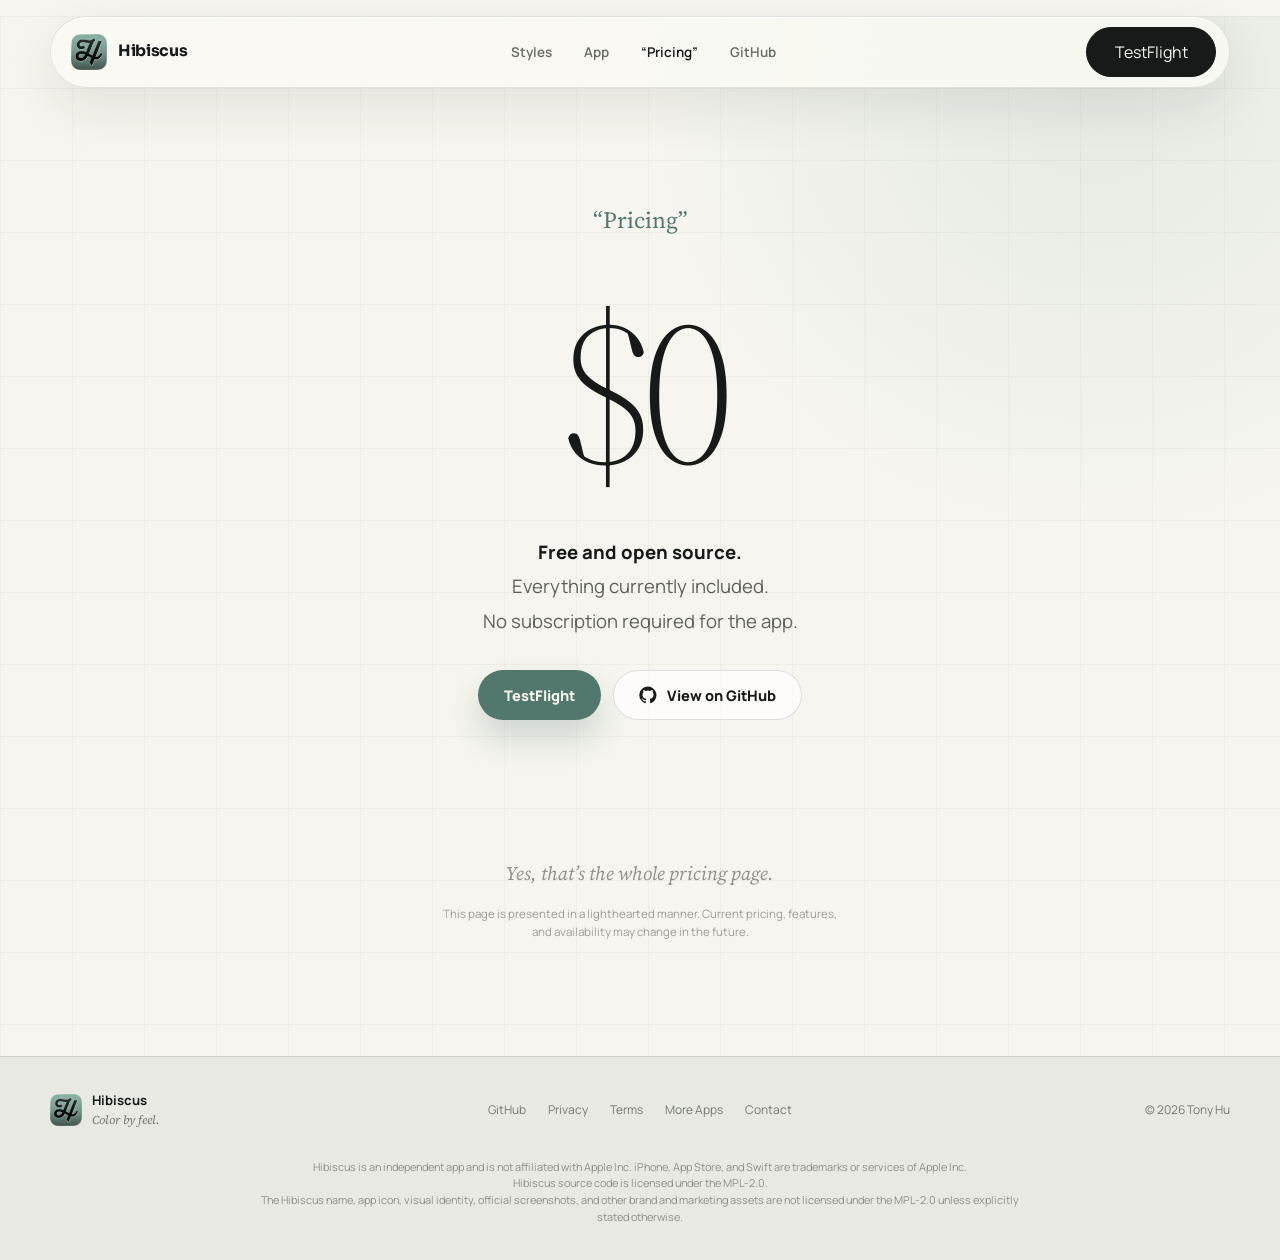
==== commit 49095b93: "Enable public TestFlight beta links sitewide" ====
--- a/Website/pricing/index.html
+++ b/Website/pricing/index.html
@@ -29,7 +29,7 @@
       <a href="./" aria-current="page">“Pricing”</a>
       <a href="https://github.com/T-1234567890/hibiscus-app">GitHub</a>
     </nav>
-    <a class="nav-download launch-cta" data-download-link data-unavailable="true" aria-disabled="true"><span class="cta-default" data-download-label>TestFlight</span><span class="cta-hover" data-download-hover-label>Coming Soon</span></a>
+    <a class="nav-download launch-cta" data-download-link href="https://testflight.apple.com/join/mQQdvTSp"><span class="cta-default" data-download-label>TestFlight</span><span class="cta-hover" data-download-hover-label>Join Beta</span></a>
   </header>
 
   <main id="main" class="pricing-page">
@@ -42,9 +42,9 @@
         <p>No subscription required for the app.</p>
       </div>
       <div class="hero-actions pricing-actions">
-        <a class="button button-primary launch-cta" data-download-link data-unavailable="true" aria-disabled="true">
+        <a class="button button-primary launch-cta" data-download-link href="https://testflight.apple.com/join/mQQdvTSp">
           <span class="cta-default" data-download-label>TestFlight</span>
-          <span class="cta-hover" data-download-hover-label>Coming Soon</span>
+          <span class="cta-hover" data-download-hover-label>Join Beta</span>
         </a>
         <a class="button button-secondary" href="https://github.com/T-1234567890/hibiscus-app">
           <svg class="github-mark" viewBox="0 0 24 24" aria-hidden="true"><path fill="currentColor" d="M12 .7a11.5 11.5 0 0 0-3.64 22.41c.58.1.79-.25.79-.56v-2.23c-3.22.7-3.9-1.37-3.9-1.37-.53-1.34-1.29-1.7-1.29-1.7-1.05-.72.08-.7.08-.7 1.17.08 1.78 1.2 1.78 1.2 1.04 1.78 2.72 1.27 3.38.97.1-.75.4-1.27.74-1.56-2.57-.29-5.27-1.28-5.27-5.68 0-1.26.45-2.28 1.19-3.09-.12-.29-.52-1.47.11-3.05 0 0 .97-.31 3.16 1.18a10.97 10.97 0 0 1 5.76 0c2.2-1.49 3.16-1.18 3.16-1.18.63 1.58.23 2.76.11 3.05.74.81 1.19 1.83 1.19 3.09 0 4.41-2.71 5.38-5.29 5.67.42.36.78 1.06.78 2.14v3.18c0 .31.21.67.8.56A11.5 11.5 0 0 0 12 .7Z"></path></svg>
@@ -71,7 +71,7 @@
     <p class="copyright">© 2026 Tony Hu</p>
     <p class="footer-disclaimer">Hibiscus is an independent app and is not affiliated with Apple Inc. iPhone, App Store, and Swift are trademarks or services of Apple Inc.<br>Hibiscus source code is licensed under the MPL-2.0.<br>The Hibiscus name, app icon, visual identity, official screenshots, and other brand and marketing assets are not licensed under the MPL-2.0 unless explicitly stated otherwise.</p>
   </footer>
-  <script src="../site-config.js?v=20260830-10"></script>
+  <script src="../site-config.js?v=20260831-11"></script>
   <script src="../main.js?v=20260830-11"></script>
   <script src="../contact.js?v=20260830-5"></script>
 </body>
